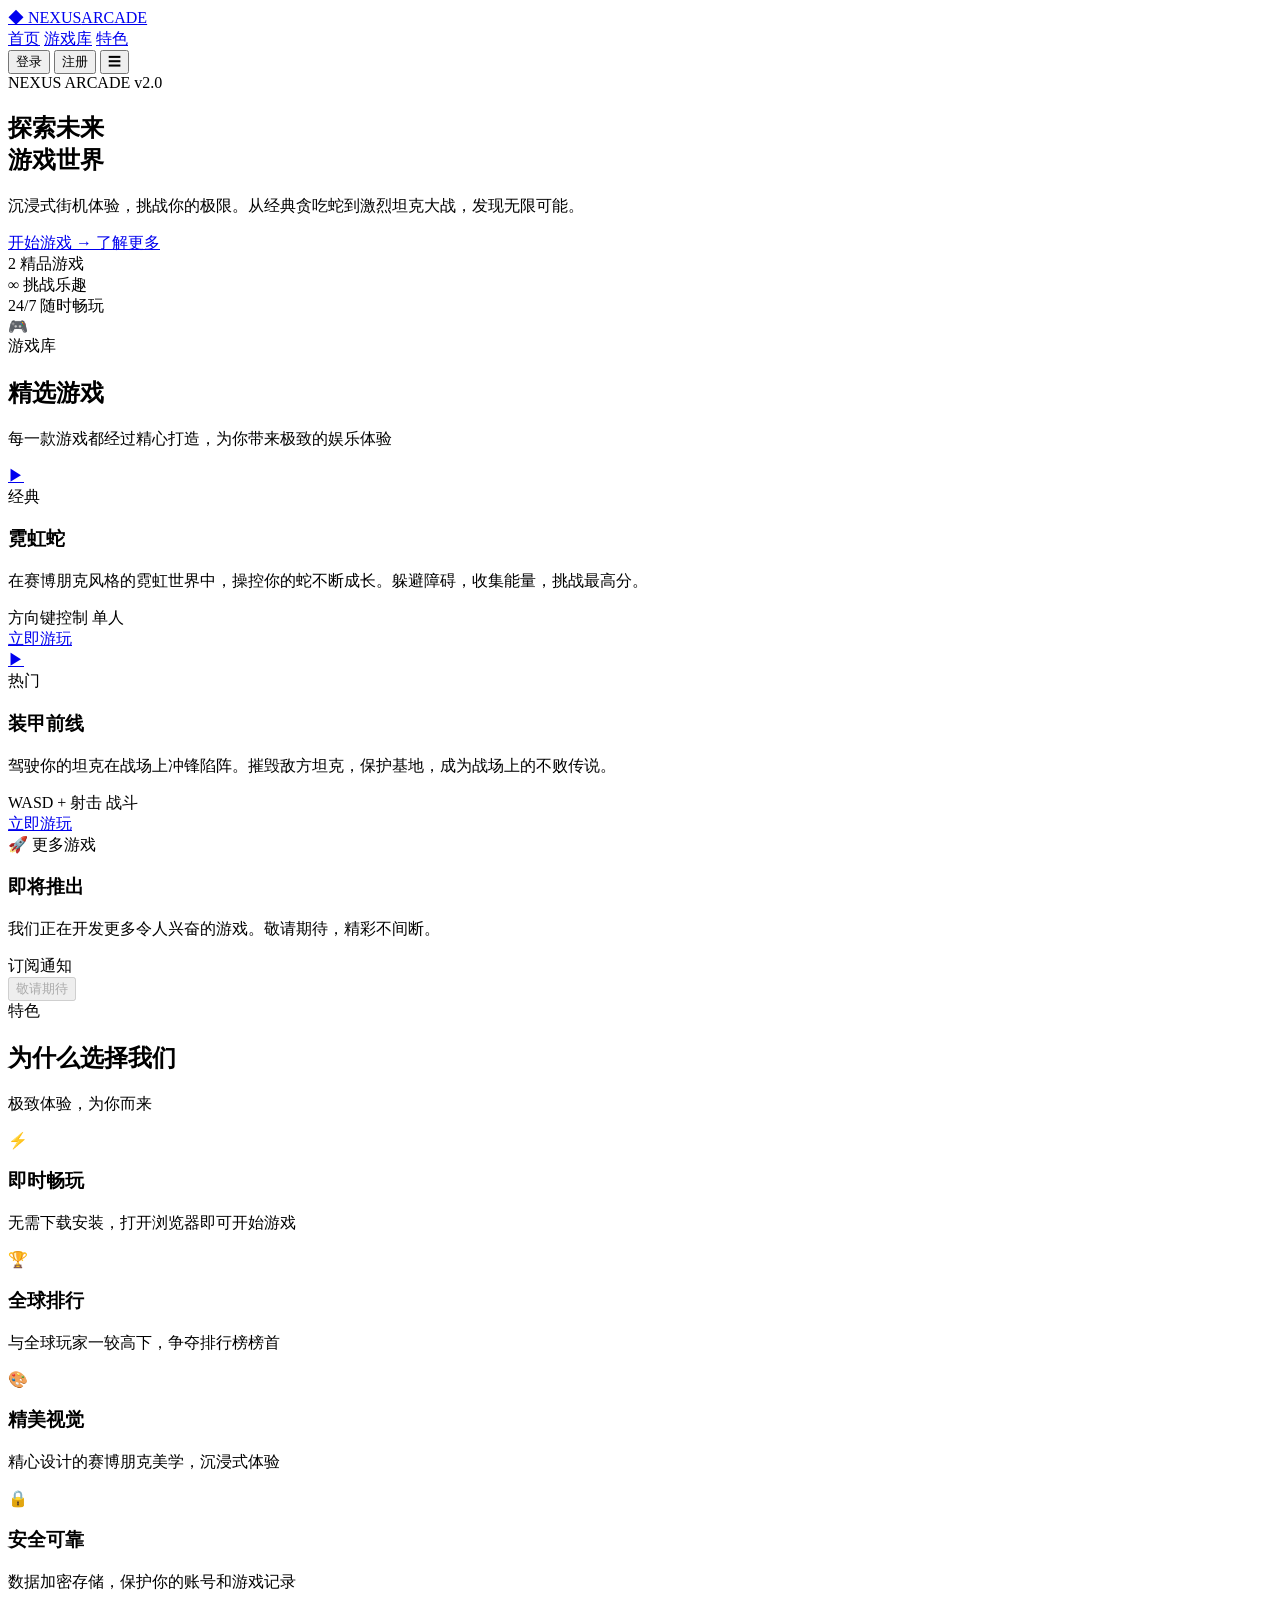
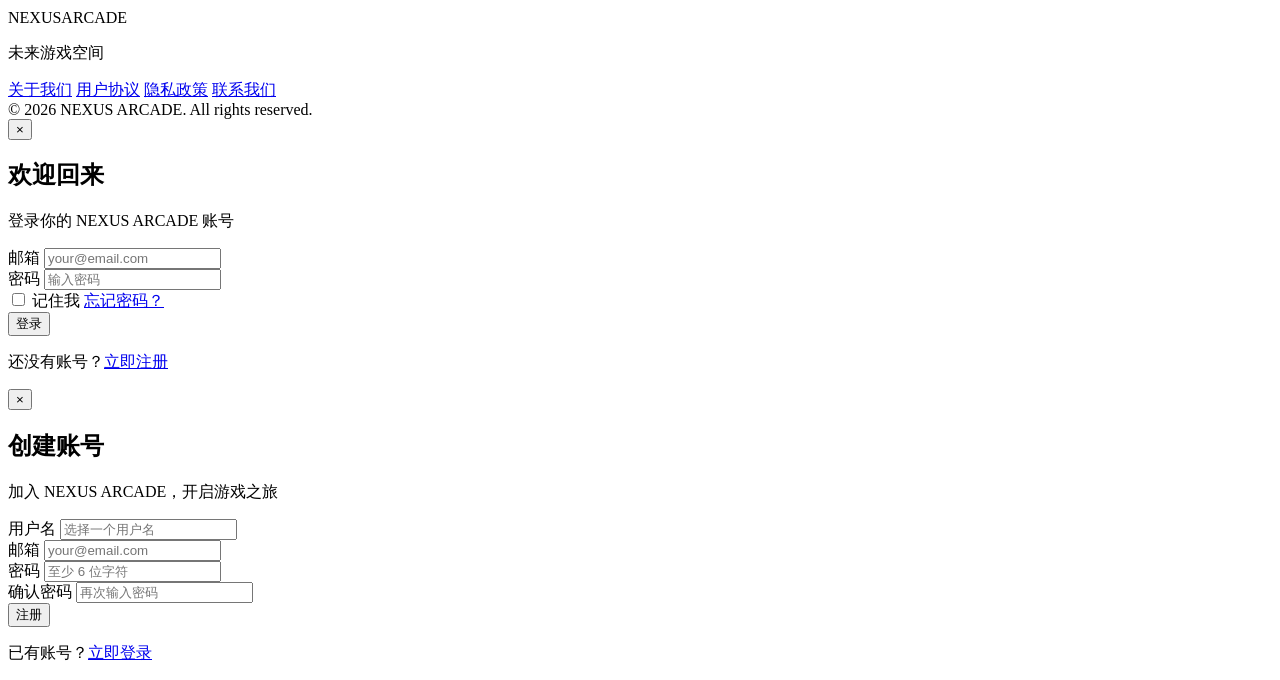
==== index.html @ 45a6ab4f "add index.html" ====
﻿<!DOCTYPE html>
<html lang="zh-CN">
<head>
    <meta charset="UTF-8">
    <meta name="viewport" content="width=device-width, initial-scale=1.0">
    <title>NEXUS ARCADE - 未来游戏空间</title>
    <link href="https://fonts.googleapis.com/css2?family=Orbitron:wght@400;500;600;700;800;900&family=Inter:wght@300;400;500;600;700&display=swap" rel="stylesheet">
    <link rel="stylesheet" href="assets/css/style.css">
</head>
<body>
    <div class="bg-grid"></div>
    <div class="bg-glow bg-glow-1"></div>
    <div class="bg-glow bg-glow-2"></div>

    <!-- Header -->
    <header class="header">
        <div class="header-inner">
            <a href="index.html" class="logo">
                <span class="logo-icon">&#9670;</span>
                <span class="logo-text">NEXUS<span class="logo-accent">ARCADE</span></span>
            </a>
            <nav class="nav">
                <a href="index.html" class="nav-link active">首页</a>
                <a href="#games" class="nav-link">游戏库</a>
                <a href="#features" class="nav-link">特色</a>
            </nav>
            <div class="header-actions">
                <button class="btn btn-ghost" id="loginBtn">登录</button>
                <button class="btn btn-primary" id="registerBtn">注册</button>
                <div class="user-menu" id="userMenu" style="display:none">
                    <div class="user-avatar" id="userAvatar">U</div>
                    <span class="user-name" id="userName">用户</span>
                    <button class="btn btn-ghost btn-sm" id="logoutBtn">退出</button>
                </div>
                <button class="nav-toggle">&#9776;</button>
            </div>
        </div>
    </header>

    <!-- Hero -->
    <section class="hero">
        <div class="hero-inner">
            <div class="hero-content">
                <div class="hero-badge">NEXUS ARCADE v2.0</div>
                <h1 class="hero-title">
                    探索未来<br>
                    <span class="hero-gradient">游戏世界</span>
                </h1>
                <p class="hero-desc">沉浸式街机体验，挑战你的极限。从经典贪吃蛇到激烈坦克大战，发现无限可能。</p>
                <div class="hero-actions">
                    <a href="#games" class="btn btn-primary btn-lg">
                        开始游戏 <span class="btn-arrow">&rarr;</span>
                    </a>
                    <a href="#features" class="btn btn-outline btn-lg">了解更多</a>
                </div>
                <div class="hero-stats">
                    <div class="stat">
                        <span class="stat-num">2</span>
                        <span class="stat-label">精品游戏</span>
                    </div>
                    <div class="stat-divider"></div>
                    <div class="stat">
                        <span class="stat-num">&infin;</span>
                        <span class="stat-label">挑战乐趣</span>
                    </div>
                    <div class="stat-divider"></div>
                    <div class="stat">
                        <span class="stat-num">24/7</span>
                        <span class="stat-label">随时畅玩</span>
                    </div>
                </div>
            </div>
            <div class="hero-visual">
                <div class="hero-art">
                    <div class="hero-ring hero-ring-1"></div>
                    <div class="hero-ring hero-ring-2"></div>
                    <div class="hero-ring hero-ring-3"></div>
                    <div class="hero-center-icon">&#127918;</div>
                    <div class="hero-orbit-dot"></div>
                    <div class="hero-orbit-dot"></div>
                </div>
            </div>
        </div>
    </section>

    <!-- Games Section -->
    <section class="section" id="games">
        <div class="section-inner">
            <div class="section-header fade-in">
                <span class="section-tag">游戏库</span>
                <h2 class="section-title">精选游戏</h2>
                <p class="section-desc">每一款游戏都经过精心打造，为你带来极致的娱乐体验</p>
            </div>
            <div class="game-grid">
                <!-- Snake Game -->
                <div class="game-card fade-in">
                    <div class="game-card-image">
                        <div class="promo-art-snake">
                            <div class="snake-body"></div>
                            <div class="snake-body"></div>
                            <div class="snake-body"></div>
                            <div class="snake-body"></div>
                            <div class="snake-body"></div>
                            <div class="snake-body"></div>
                            <div class="snake-body"></div>
                            <div class="snake-body"></div>
                            <div class="snake-food"></div>
                            <div class="snake-particle"></div>
                            <div class="snake-particle"></div>
                            <div class="snake-particle"></div>
                            <div class="snake-particle"></div>
                        </div>
                        <div class="game-card-overlay">
                            <a href="game/snake.html" class="game-card-play">&#9654;</a>
                        </div>
                        <div class="game-card-badge">经典</div>
                    </div>
                    <div class="game-card-body">
                        <h3 class="game-card-title">霓虹蛇</h3>
                        <p class="game-card-desc">在赛博朋克风格的霓虹世界中，操控你的蛇不断成长。躲避障碍，收集能量，挑战最高分。</p>
                        <div class="game-card-meta">
                            <span class="game-card-tag">方向键控制</span>
                            <span class="game-card-tag">单人</span>
                        </div>
                        <a href="game/snake.html" class="btn btn-primary btn-block">立即游玩</a>
                    </div>
                </div>

                <!-- Tank Game -->
                <div class="game-card fade-in">
                    <div class="game-card-image">
                        <div class="promo-art-tank">
                            <div class="tank-barrel"></div>
                            <div class="tank-turret"></div>
                            <div class="tank-body"></div>
                            <div class="tank-track"></div>
                            <div class="tank-muzzle-flash"></div>
                            <div class="tank-explosion"></div>
                            <div class="tank-explosion"></div>
                        </div>
                        <div class="game-card-overlay">
                            <a href="game/tank.html" class="game-card-play">&#9654;</a>
                        </div>
                        <div class="game-card-badge hot">热门</div>
                    </div>
                    <div class="game-card-body">
                        <h3 class="game-card-title">装甲前线</h3>
                        <p class="game-card-desc">驾驶你的坦克在战场上冲锋陷阵。摧毁敌方坦克，保护基地，成为战场上的不败传说。</p>
                        <div class="game-card-meta">
                            <span class="game-card-tag">WASD + 射击</span>
                            <span class="game-card-tag">战斗</span>
                        </div>
                        <a href="game/tank.html" class="btn btn-primary btn-block">立即游玩</a>
                    </div>
                </div>

                <!-- Coming Soon -->
                <div class="game-card game-card-coming fade-in">
                    <div class="coming-soon-bg">
                        <div class="coming-soon-content">
                            <span class="coming-icon">&#128640;</span>
                            <span class="coming-text">更多游戏</span>
                        </div>
                    </div>
                    <div class="game-card-body">
                        <h3 class="game-card-title">即将推出</h3>
                        <p class="game-card-desc">我们正在开发更多令人兴奋的游戏。敬请期待，精彩不间断。</p>
                        <div class="game-card-meta">
                            <span class="game-card-tag">订阅通知</span>
                        </div>
                        <button class="btn btn-outline btn-block" disabled>敬请期待</button>
                    </div>
                </div>
            </div>
        </div>
    </section>

    <!-- Features -->
    <section class="section section-dark" id="features">
        <div class="section-inner">
            <div class="section-header fade-in">
                <span class="section-tag">特色</span>
                <h2 class="section-title">为什么选择我们</h2>
                <p class="section-desc">极致体验，为你而来</p>
            </div>
            <div class="features-grid">
                <div class="feature fade-in">
                    <div class="feature-icon">&#9889;</div>
                    <h3>即时畅玩</h3>
                    <p>无需下载安装，打开浏览器即可开始游戏</p>
                </div>
                <div class="feature fade-in">
                    <div class="feature-icon">&#127942;</div>
                    <h3>全球排行</h3>
                    <p>与全球玩家一较高下，争夺排行榜榜首</p>
                </div>
                <div class="feature fade-in">
                    <div class="feature-icon">&#127912;</div>
                    <h3>精美视觉</h3>
                    <p>精心设计的赛博朋克美学，沉浸式体验</p>
                </div>
                <div class="feature fade-in">
                    <div class="feature-icon">&#128274;</div>
                    <h3>安全可靠</h3>
                    <p>数据加密存储，保护你的账号和游戏记录</p>
                </div>
            </div>
        </div>
    </section>

    <!-- Footer -->
    <footer class="footer">
        <div class="footer-inner">
            <div class="footer-brand">
                <span class="logo-text">NEXUS<span class="logo-accent">ARCADE</span></span>
                <p>未来游戏空间</p>
            </div>
            <div class="footer-links">
                <a href="#">关于我们</a>
                <a href="#">用户协议</a>
                <a href="#">隐私政策</a>
                <a href="#">联系我们</a>
            </div>
            <div class="footer-copy">
                &copy; 2026 NEXUS ARCADE. All rights reserved.
            </div>
        </div>
    </footer>

    <!-- Login Modal -->
    <div class="modal-overlay" id="loginModal">
        <div class="modal">
            <button class="modal-close" id="closeLogin">&times;</button>
            <div class="modal-header">
                <h2>欢迎回来</h2>
                <p>登录你的 NEXUS ARCADE 账号</p>
            </div>
            <form class="modal-form" id="loginForm">
                <div class="form-group">
                    <label>邮箱</label>
                    <input type="email" placeholder="your@email.com" required>
                </div>
                <div class="form-group">
                    <label>密码</label>
                    <input type="password" placeholder="输入密码" required>
                </div>
                <div class="form-row">
                    <label class="checkbox-label">
                        <input type="checkbox"> 记住我
                    </label>
                    <a href="#" class="form-link">忘记密码？</a>
                </div>
                <div class="form-error"></div>
                <button type="submit" class="btn btn-primary btn-block">登录</button>
                <p class="modal-switch">
                    还没有账号？<a href="#" id="switchToRegister">立即注册</a>
                </p>
            </form>
        </div>
    </div>

    <!-- Register Modal -->
    <div class="modal-overlay" id="registerModal">
        <div class="modal">
            <button class="modal-close" id="closeRegister">&times;</button>
            <div class="modal-header">
                <h2>创建账号</h2>
                <p>加入 NEXUS ARCADE，开启游戏之旅</p>
            </div>
            <form class="modal-form" id="registerForm">
                <div class="form-group">
                    <label>用户名</label>
                    <input type="text" placeholder="选择一个用户名" required>
                </div>
                <div class="form-group">
                    <label>邮箱</label>
                    <input type="email" placeholder="your@email.com" required>
                </div>
                <div class="form-group">
                    <label>密码</label>
                    <input type="password" placeholder="至少 6 位字符" required minlength="6">
                </div>
                <div class="form-group">
                    <label>确认密码</label>
                    <input type="password" placeholder="再次输入密码" required>
                </div>
                <div class="form-error"></div>
                <button type="submit" class="btn btn-primary btn-block">注册</button>
                <p class="modal-switch">
                    已有账号？<a href="#" id="switchToLogin">立即登录</a>
                </p>
            </form>
        </div>
    </div>

    <script src="assets/js/app.js"></script>
</body>
</html>
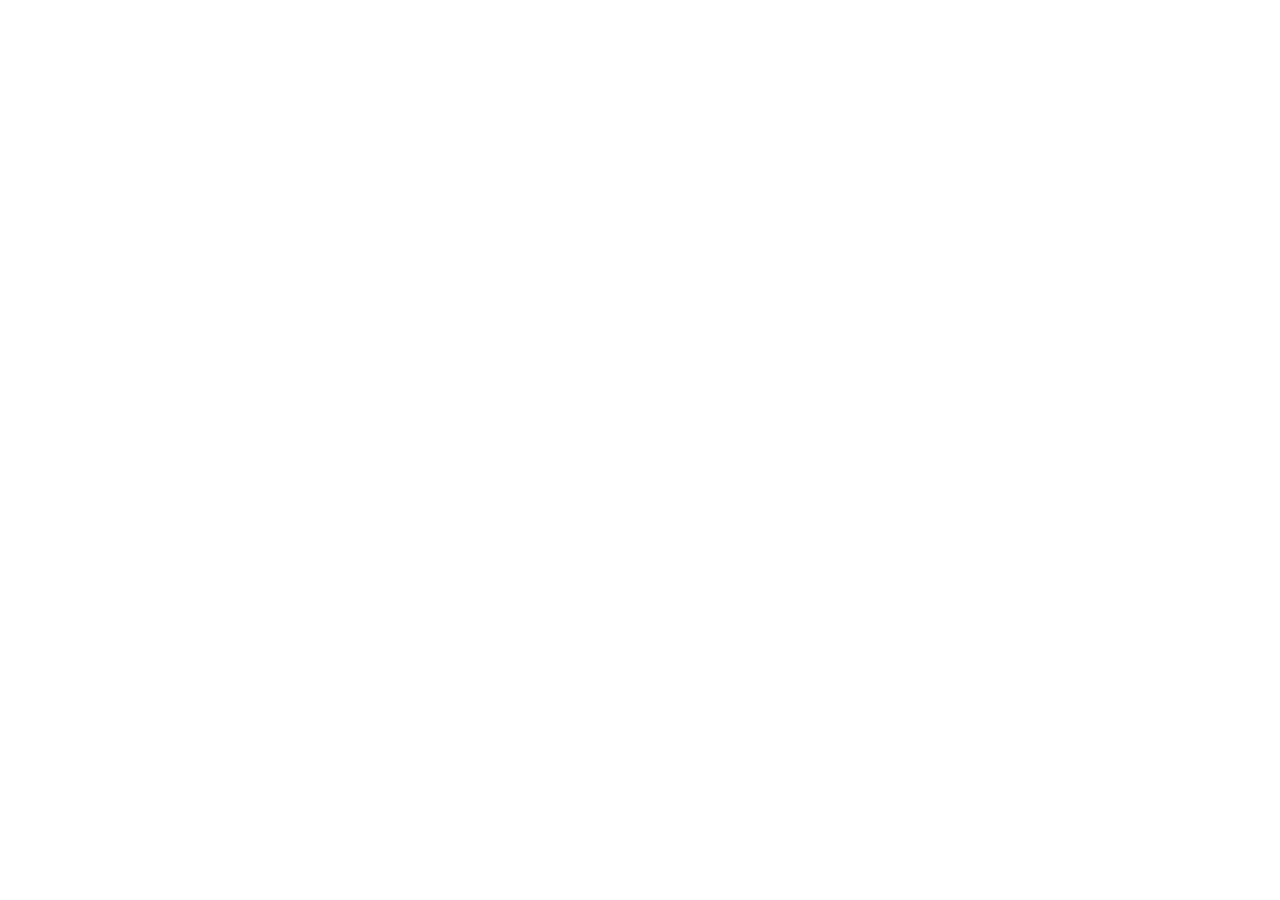
==== commit b37a28b4: "deploy: index.html" ====
--- a/index.html
+++ b/index.html
@@ -1,298 +1,14 @@
-﻿<!DOCTYPE html>
+<!DOCTYPE html>
 <html lang="zh-CN">
 <head>
-    <meta charset="UTF-8">
-    <meta name="viewport" content="width=device-width, initial-scale=1.0">
-    <title>NEXUS ARCADE - 未来游戏空间</title>
-    <link href="https://fonts.googleapis.com/css2?family=Orbitron:wght@400;500;600;700;800;900&family=Inter:wght@300;400;500;600;700&display=swap" rel="stylesheet">
-    <link rel="stylesheet" href="assets/css/style.css">
+  <meta charset="UTF-8">
+  <meta name="viewport" content="width=device-width, initial-scale=1.0">
+  <title>NEXUS ARCADE - 未来游戏空间</title>
+  <link href="https://fonts.googleapis.com/css2?family=Orbitron:wght@400;500;600;700;800;900&family=Inter:wght@300;400;500;600;700&display=swap" rel="stylesheet">
+  <script type="module" crossorigin src="./assets/index-CefAc9mJ.js"></script>
+  <link rel="stylesheet" crossorigin href="./assets/index-u61JmenW.css">
 </head>
 <body>
-    <div class="bg-grid"></div>
-    <div class="bg-glow bg-glow-1"></div>
-    <div class="bg-glow bg-glow-2"></div>
-
-    <!-- Header -->
-    <header class="header">
-        <div class="header-inner">
-            <a href="index.html" class="logo">
-                <span class="logo-icon">&#9670;</span>
-                <span class="logo-text">NEXUS<span class="logo-accent">ARCADE</span></span>
-            </a>
-            <nav class="nav">
-                <a href="index.html" class="nav-link active">首页</a>
-                <a href="#games" class="nav-link">游戏库</a>
-                <a href="#features" class="nav-link">特色</a>
-            </nav>
-            <div class="header-actions">
-                <button class="btn btn-ghost" id="loginBtn">登录</button>
-                <button class="btn btn-primary" id="registerBtn">注册</button>
-                <div class="user-menu" id="userMenu" style="display:none">
-                    <div class="user-avatar" id="userAvatar">U</div>
-                    <span class="user-name" id="userName">用户</span>
-                    <button class="btn btn-ghost btn-sm" id="logoutBtn">退出</button>
-                </div>
-                <button class="nav-toggle">&#9776;</button>
-            </div>
-        </div>
-    </header>
-
-    <!-- Hero -->
-    <section class="hero">
-        <div class="hero-inner">
-            <div class="hero-content">
-                <div class="hero-badge">NEXUS ARCADE v2.0</div>
-                <h1 class="hero-title">
-                    探索未来<br>
-                    <span class="hero-gradient">游戏世界</span>
-                </h1>
-                <p class="hero-desc">沉浸式街机体验，挑战你的极限。从经典贪吃蛇到激烈坦克大战，发现无限可能。</p>
-                <div class="hero-actions">
-                    <a href="#games" class="btn btn-primary btn-lg">
-                        开始游戏 <span class="btn-arrow">&rarr;</span>
-                    </a>
-                    <a href="#features" class="btn btn-outline btn-lg">了解更多</a>
-                </div>
-                <div class="hero-stats">
-                    <div class="stat">
-                        <span class="stat-num">2</span>
-                        <span class="stat-label">精品游戏</span>
-                    </div>
-                    <div class="stat-divider"></div>
-                    <div class="stat">
-                        <span class="stat-num">&infin;</span>
-                        <span class="stat-label">挑战乐趣</span>
-                    </div>
-                    <div class="stat-divider"></div>
-                    <div class="stat">
-                        <span class="stat-num">24/7</span>
-                        <span class="stat-label">随时畅玩</span>
-                    </div>
-                </div>
-            </div>
-            <div class="hero-visual">
-                <div class="hero-art">
-                    <div class="hero-ring hero-ring-1"></div>
-                    <div class="hero-ring hero-ring-2"></div>
-                    <div class="hero-ring hero-ring-3"></div>
-                    <div class="hero-center-icon">&#127918;</div>
-                    <div class="hero-orbit-dot"></div>
-                    <div class="hero-orbit-dot"></div>
-                </div>
-            </div>
-        </div>
-    </section>
-
-    <!-- Games Section -->
-    <section class="section" id="games">
-        <div class="section-inner">
-            <div class="section-header fade-in">
-                <span class="section-tag">游戏库</span>
-                <h2 class="section-title">精选游戏</h2>
-                <p class="section-desc">每一款游戏都经过精心打造，为你带来极致的娱乐体验</p>
-            </div>
-            <div class="game-grid">
-                <!-- Snake Game -->
-                <div class="game-card fade-in">
-                    <div class="game-card-image">
-                        <div class="promo-art-snake">
-                            <div class="snake-body"></div>
-                            <div class="snake-body"></div>
-                            <div class="snake-body"></div>
-                            <div class="snake-body"></div>
-                            <div class="snake-body"></div>
-                            <div class="snake-body"></div>
-                            <div class="snake-body"></div>
-                            <div class="snake-body"></div>
-                            <div class="snake-food"></div>
-                            <div class="snake-particle"></div>
-                            <div class="snake-particle"></div>
-                            <div class="snake-particle"></div>
-                            <div class="snake-particle"></div>
-                        </div>
-                        <div class="game-card-overlay">
-                            <a href="game/snake.html" class="game-card-play">&#9654;</a>
-                        </div>
-                        <div class="game-card-badge">经典</div>
-                    </div>
-                    <div class="game-card-body">
-                        <h3 class="game-card-title">霓虹蛇</h3>
-                        <p class="game-card-desc">在赛博朋克风格的霓虹世界中，操控你的蛇不断成长。躲避障碍，收集能量，挑战最高分。</p>
-                        <div class="game-card-meta">
-                            <span class="game-card-tag">方向键控制</span>
-                            <span class="game-card-tag">单人</span>
-                        </div>
-                        <a href="game/snake.html" class="btn btn-primary btn-block">立即游玩</a>
-                    </div>
-                </div>
-
-                <!-- Tank Game -->
-                <div class="game-card fade-in">
-                    <div class="game-card-image">
-                        <div class="promo-art-tank">
-                            <div class="tank-barrel"></div>
-                            <div class="tank-turret"></div>
-                            <div class="tank-body"></div>
-                            <div class="tank-track"></div>
-                            <div class="tank-muzzle-flash"></div>
-                            <div class="tank-explosion"></div>
-                            <div class="tank-explosion"></div>
-                        </div>
-                        <div class="game-card-overlay">
-                            <a href="game/tank.html" class="game-card-play">&#9654;</a>
-                        </div>
-                        <div class="game-card-badge hot">热门</div>
-                    </div>
-                    <div class="game-card-body">
-                        <h3 class="game-card-title">装甲前线</h3>
-                        <p class="game-card-desc">驾驶你的坦克在战场上冲锋陷阵。摧毁敌方坦克，保护基地，成为战场上的不败传说。</p>
-                        <div class="game-card-meta">
-                            <span class="game-card-tag">WASD + 射击</span>
-                            <span class="game-card-tag">战斗</span>
-                        </div>
-                        <a href="game/tank.html" class="btn btn-primary btn-block">立即游玩</a>
-                    </div>
-                </div>
-
-                <!-- Coming Soon -->
-                <div class="game-card game-card-coming fade-in">
-                    <div class="coming-soon-bg">
-                        <div class="coming-soon-content">
-                            <span class="coming-icon">&#128640;</span>
-                            <span class="coming-text">更多游戏</span>
-                        </div>
-                    </div>
-                    <div class="game-card-body">
-                        <h3 class="game-card-title">即将推出</h3>
-                        <p class="game-card-desc">我们正在开发更多令人兴奋的游戏。敬请期待，精彩不间断。</p>
-                        <div class="game-card-meta">
-                            <span class="game-card-tag">订阅通知</span>
-                        </div>
-                        <button class="btn btn-outline btn-block" disabled>敬请期待</button>
-                    </div>
-                </div>
-            </div>
-        </div>
-    </section>
-
-    <!-- Features -->
-    <section class="section section-dark" id="features">
-        <div class="section-inner">
-            <div class="section-header fade-in">
-                <span class="section-tag">特色</span>
-                <h2 class="section-title">为什么选择我们</h2>
-                <p class="section-desc">极致体验，为你而来</p>
-            </div>
-            <div class="features-grid">
-                <div class="feature fade-in">
-                    <div class="feature-icon">&#9889;</div>
-                    <h3>即时畅玩</h3>
-                    <p>无需下载安装，打开浏览器即可开始游戏</p>
-                </div>
-                <div class="feature fade-in">
-                    <div class="feature-icon">&#127942;</div>
-                    <h3>全球排行</h3>
-                    <p>与全球玩家一较高下，争夺排行榜榜首</p>
-                </div>
-                <div class="feature fade-in">
-                    <div class="feature-icon">&#127912;</div>
-                    <h3>精美视觉</h3>
-                    <p>精心设计的赛博朋克美学，沉浸式体验</p>
-                </div>
-                <div class="feature fade-in">
-                    <div class="feature-icon">&#128274;</div>
-                    <h3>安全可靠</h3>
-                    <p>数据加密存储，保护你的账号和游戏记录</p>
-                </div>
-            </div>
-        </div>
-    </section>
-
-    <!-- Footer -->
-    <footer class="footer">
-        <div class="footer-inner">
-            <div class="footer-brand">
-                <span class="logo-text">NEXUS<span class="logo-accent">ARCADE</span></span>
-                <p>未来游戏空间</p>
-            </div>
-            <div class="footer-links">
-                <a href="#">关于我们</a>
-                <a href="#">用户协议</a>
-                <a href="#">隐私政策</a>
-                <a href="#">联系我们</a>
-            </div>
-            <div class="footer-copy">
-                &copy; 2026 NEXUS ARCADE. All rights reserved.
-            </div>
-        </div>
-    </footer>
-
-    <!-- Login Modal -->
-    <div class="modal-overlay" id="loginModal">
-        <div class="modal">
-            <button class="modal-close" id="closeLogin">&times;</button>
-            <div class="modal-header">
-                <h2>欢迎回来</h2>
-                <p>登录你的 NEXUS ARCADE 账号</p>
-            </div>
-            <form class="modal-form" id="loginForm">
-                <div class="form-group">
-                    <label>邮箱</label>
-                    <input type="email" placeholder="your@email.com" required>
-                </div>
-                <div class="form-group">
-                    <label>密码</label>
-                    <input type="password" placeholder="输入密码" required>
-                </div>
-                <div class="form-row">
-                    <label class="checkbox-label">
-                        <input type="checkbox"> 记住我
-                    </label>
-                    <a href="#" class="form-link">忘记密码？</a>
-                </div>
-                <div class="form-error"></div>
-                <button type="submit" class="btn btn-primary btn-block">登录</button>
-                <p class="modal-switch">
-                    还没有账号？<a href="#" id="switchToRegister">立即注册</a>
-                </p>
-            </form>
-        </div>
-    </div>
-
-    <!-- Register Modal -->
-    <div class="modal-overlay" id="registerModal">
-        <div class="modal">
-            <button class="modal-close" id="closeRegister">&times;</button>
-            <div class="modal-header">
-                <h2>创建账号</h2>
-                <p>加入 NEXUS ARCADE，开启游戏之旅</p>
-            </div>
-            <form class="modal-form" id="registerForm">
-                <div class="form-group">
-                    <label>用户名</label>
-                    <input type="text" placeholder="选择一个用户名" required>
-                </div>
-                <div class="form-group">
-                    <label>邮箱</label>
-                    <input type="email" placeholder="your@email.com" required>
-                </div>
-                <div class="form-group">
-                    <label>密码</label>
-                    <input type="password" placeholder="至少 6 位字符" required minlength="6">
-                </div>
-                <div class="form-group">
-                    <label>确认密码</label>
-                    <input type="password" placeholder="再次输入密码" required>
-                </div>
-                <div class="form-error"></div>
-                <button type="submit" class="btn btn-primary btn-block">注册</button>
-                <p class="modal-switch">
-                    已有账号？<a href="#" id="switchToLogin">立即登录</a>
-                </p>
-            </form>
-        </div>
-    </div>
-
-    <script src="assets/js/app.js"></script>
+  <div id="app"></div>
 </body>
-</html>
+</html>
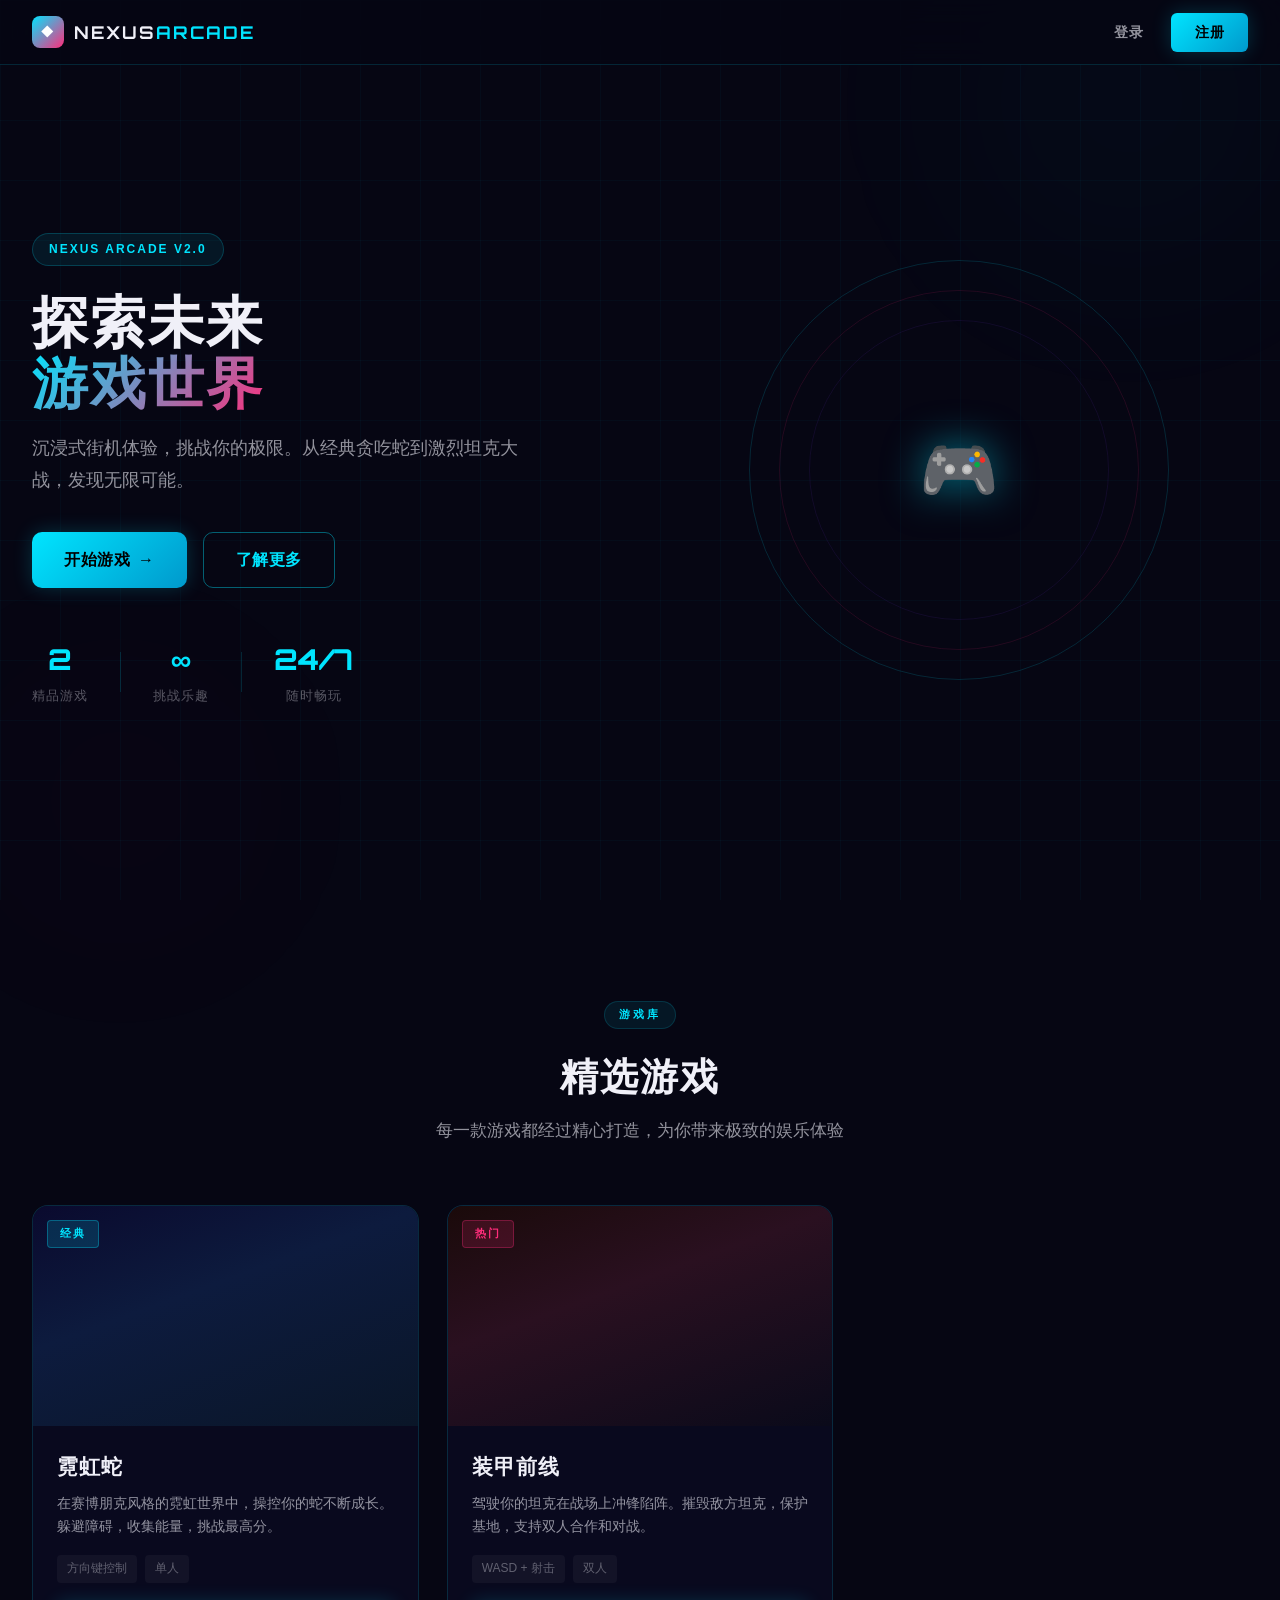
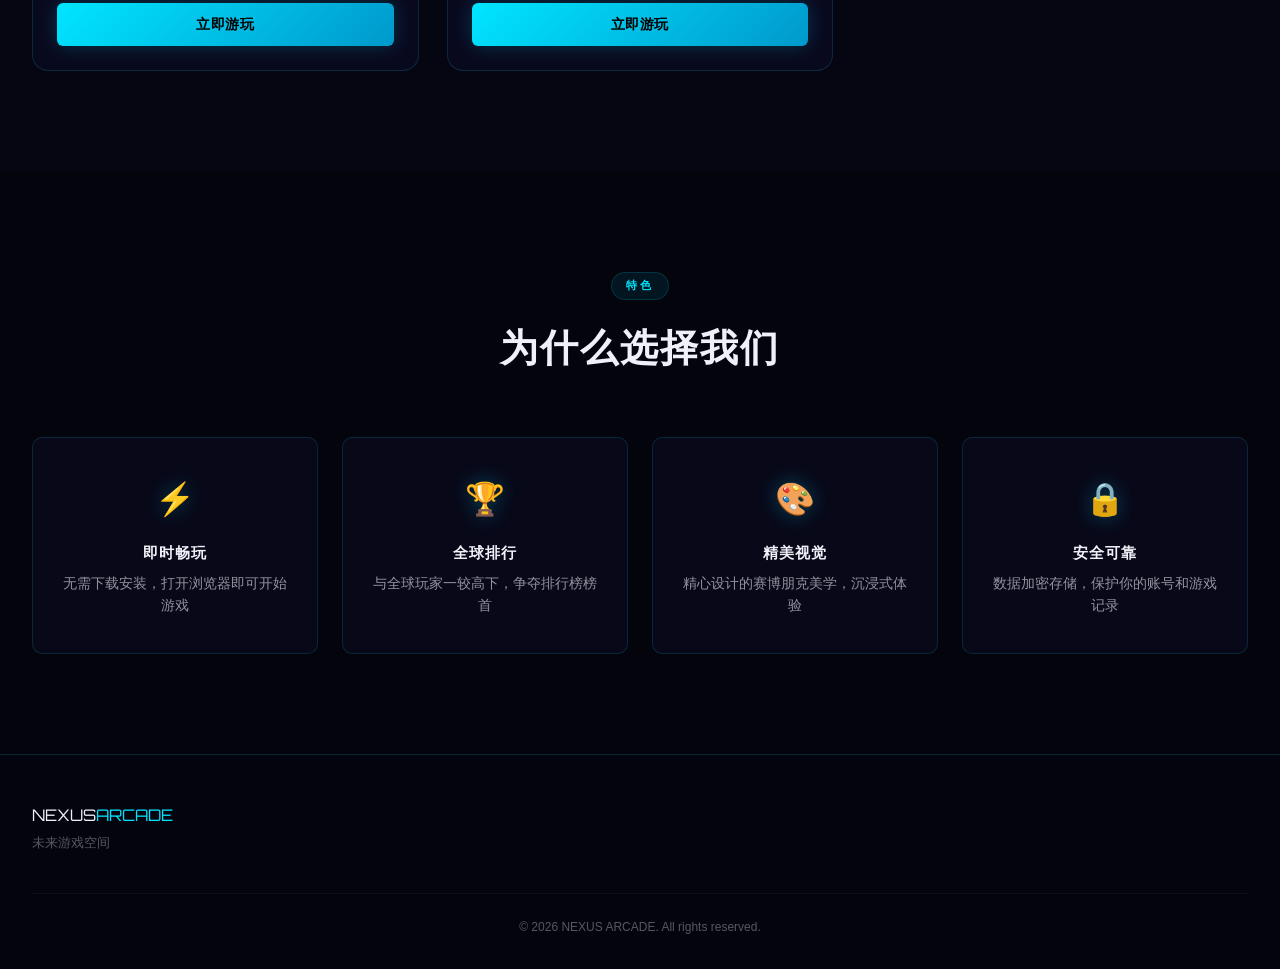
==== commit c6312765: "fix: update index.html asset hashes" ====
--- a/index.html
+++ b/index.html
@@ -5,8 +5,8 @@
   <meta name="viewport" content="width=device-width, initial-scale=1.0">
   <title>NEXUS ARCADE - 未来游戏空间</title>
   <link href="https://fonts.googleapis.com/css2?family=Orbitron:wght@400;500;600;700;800;900&family=Inter:wght@300;400;500;600;700&display=swap" rel="stylesheet">
-  <script type="module" crossorigin src="./assets/index-CefAc9mJ.js"></script>
-  <link rel="stylesheet" crossorigin href="./assets/index-u61JmenW.css">
+  <script type="module" crossorigin src="./assets/index-CLgdIcir.js"></script>
+  <link rel="stylesheet" crossorigin href="./assets/index-BMUbgp30.css">
 </head>
 <body>
   <div id="app"></div>
--- a/assets/index-BMUbgp30.css
+++ b/assets/index-BMUbgp30.css
@@ -0,0 +1 @@
+.header[data-v-f8e5d703]{position:fixed;top:0;left:0;right:0;z-index:100;background:#060613d9;backdrop-filter:blur(20px);-webkit-backdrop-filter:blur(20px);border-bottom:1px solid var(--border-color);transition:background .35s}.header-inner[data-v-f8e5d703]{max-width:1280px;margin:0 auto;display:flex;align-items:center;justify-content:space-between;padding:0 32px;height:64px}.logo[data-v-f8e5d703]{display:flex;align-items:center;gap:10px;font-family:var(--font-display);font-size:1.1em;font-weight:700;color:var(--text-primary);letter-spacing:2px;text-decoration:none}.logo-icon[data-v-f8e5d703]{display:inline-flex;align-items:center;justify-content:center;width:32px;height:32px;font-size:.7em;background:linear-gradient(135deg,var(--cyan),var(--magenta));border-radius:8px;color:#fff}.logo-accent[data-v-f8e5d703]{color:var(--cyan)}.logo-text[data-v-f8e5d703]{font-family:var(--font-display)}.header-actions[data-v-f8e5d703]{display:flex;align-items:center;gap:8px}.user-menu[data-v-f8e5d703]{display:flex;align-items:center;gap:10px}.user-avatar[data-v-f8e5d703]{width:34px;height:34px;border-radius:50%;background:linear-gradient(135deg,var(--cyan),var(--magenta));display:flex;align-items:center;justify-content:center;font-size:.8em;font-weight:700;color:#000}.user-name[data-v-f8e5d703]{font-size:.85em;font-weight:500;color:var(--text-secondary)}.btn[data-v-f8e5d703]{display:inline-flex;align-items:center;justify-content:center;gap:8px;padding:10px 24px;border-radius:var(--radius-sm);font-size:.9em;font-weight:600;letter-spacing:.5px;transition:all var(--transition-fast);white-space:nowrap;text-decoration:none;cursor:pointer}.btn-primary[data-v-f8e5d703]{background:linear-gradient(135deg,var(--cyan),#0099cc);color:#000;box-shadow:0 0 20px #00e5ff33}.btn-primary[data-v-f8e5d703]:hover{box-shadow:0 0 30px #00e5ff66;transform:translateY(-1px);color:#000}.btn-ghost[data-v-f8e5d703]{color:var(--text-secondary);padding:10px 20px}.btn-ghost[data-v-f8e5d703]:hover{color:var(--text-primary);background:#ffffff0d}.btn-outline[data-v-f8e5d703]{border:1px solid var(--border-hover);color:var(--cyan);padding:10px 24px;background:transparent}.btn-outline[data-v-f8e5d703]:hover{background:#00e5ff14;box-shadow:var(--shadow-cyan);color:var(--cyan)}.btn-lg[data-v-f8e5d703]{padding:14px 32px;font-size:1em;border-radius:var(--radius-md)}.btn-sm[data-v-f8e5d703]{padding:6px 14px;font-size:.8em}.btn-block[data-v-f8e5d703]{width:100%}.btn-arrow[data-v-f8e5d703]{transition:transform var(--transition-fast)}.btn:hover .btn-arrow[data-v-f8e5d703]{transform:translate(4px)}.hero[data-v-f8e5d703]{position:relative;z-index:1;min-height:100vh;display:flex;align-items:center;padding:100px 32px 60px}.hero-inner[data-v-f8e5d703]{max-width:1280px;margin:0 auto;width:100%;display:grid;grid-template-columns:1fr 1fr;gap:60px;align-items:center}.hero-badge[data-v-f8e5d703]{display:inline-flex;align-items:center;gap:8px;padding:6px 16px;border-radius:999px;background:#00e5ff14;border:1px solid rgba(0,229,255,.2);font-size:.75em;font-weight:600;color:var(--cyan);letter-spacing:2px;text-transform:uppercase;margin-bottom:24px}.hero-title[data-v-f8e5d703]{font-family:var(--font-display);font-size:3.5em;font-weight:800;line-height:1.1;margin-bottom:20px;letter-spacing:2px}.hero-gradient[data-v-f8e5d703]{background:linear-gradient(135deg,var(--cyan),var(--magenta));-webkit-background-clip:text;-webkit-text-fill-color:transparent;background-clip:text}.hero-desc[data-v-f8e5d703]{font-size:1.1em;color:var(--text-secondary);max-width:500px;margin-bottom:36px;line-height:1.8}.hero-actions[data-v-f8e5d703]{display:flex;gap:16px;margin-bottom:48px}.hero-stats[data-v-f8e5d703]{display:flex;align-items:center;gap:32px}.stat[data-v-f8e5d703]{text-align:center}.stat-num[data-v-f8e5d703]{display:block;font-family:var(--font-display);font-size:1.8em;font-weight:800;color:var(--cyan)}.stat-label[data-v-f8e5d703]{font-size:.8em;color:var(--text-muted);letter-spacing:1px;text-transform:uppercase}.stat-divider[data-v-f8e5d703]{width:1px;height:40px;background:var(--border-color)}.hero-visual[data-v-f8e5d703]{position:relative;display:flex;justify-content:center}.hero-art[data-v-f8e5d703]{width:420px;height:420px;position:relative}.hero-ring[data-v-f8e5d703]{position:absolute;border-radius:50%;border:1px solid;animation:pulseRing-f8e5d703 4s ease-in-out infinite}.hero-ring-1[data-v-f8e5d703]{top:0;right:0;bottom:0;left:0;border-color:#00e5ff26}.hero-ring-2[data-v-f8e5d703]{top:30px;right:30px;bottom:30px;left:30px;border-color:#ff2d7b1f;animation-delay:.5s}.hero-ring-3[data-v-f8e5d703]{top:60px;right:60px;bottom:60px;left:60px;border-color:#7c3aed1a;animation-delay:1s}.hero-center-icon[data-v-f8e5d703]{position:absolute;top:50%;left:50%;transform:translate(-50%,-50%);font-size:4em;filter:drop-shadow(0 0 20px rgba(0,229,255,.5));animation:float-f8e5d703 3s ease-in-out infinite}@keyframes pulseRing-f8e5d703{0%,to{transform:scale(1);opacity:1}50%{transform:scale(1.03);opacity:.6}}@keyframes float-f8e5d703{0%,to{transform:translate(-50%,-50%) translateY(0)}50%{transform:translate(-50%,-50%) translateY(-12px)}}.section[data-v-f8e5d703]{position:relative;z-index:1;padding:100px 32px}.section-dark[data-v-f8e5d703]{background:#0000004d}.section-inner[data-v-f8e5d703]{max-width:1280px;margin:0 auto}.section-header[data-v-f8e5d703]{text-align:center;margin-bottom:60px}.section-tag[data-v-f8e5d703]{display:inline-block;padding:4px 14px;border-radius:999px;background:#00e5ff14;border:1px solid rgba(0,229,255,.15);font-size:.7em;font-weight:600;color:var(--cyan);letter-spacing:3px;text-transform:uppercase;margin-bottom:16px}.section-title[data-v-f8e5d703]{font-family:var(--font-display);font-size:2.4em;font-weight:800;letter-spacing:2px;margin-bottom:12px}.section-desc[data-v-f8e5d703]{font-size:1.05em;color:var(--text-secondary);max-width:500px;margin:0 auto}.game-grid[data-v-f8e5d703]{display:grid;grid-template-columns:repeat(auto-fill,minmax(360px,1fr));gap:28px}.game-card[data-v-f8e5d703]{background:var(--bg-card);border:1px solid var(--border-color);border-radius:var(--radius-lg);overflow:hidden;transition:all var(--transition-normal);text-decoration:none;color:inherit;display:block}.game-card[data-v-f8e5d703]:hover{border-color:var(--border-hover);transform:translateY(-6px);box-shadow:var(--shadow-cyan)}.game-card-image[data-v-f8e5d703]{height:220px;position:relative;overflow:hidden}.snake-art[data-v-f8e5d703]{background:linear-gradient(160deg,#0a0a2e,#0d1b3e 40%,#0a1628)}.tank-art[data-v-f8e5d703]{background:linear-gradient(160deg,#1a0a0a,#2a1020 40%,#0a0a1a)}.game-card-overlay[data-v-f8e5d703]{position:absolute;top:0;right:0;bottom:0;left:0;background:#06061380;display:flex;align-items:center;justify-content:center;opacity:0;transition:opacity var(--transition-normal)}.game-card:hover .game-card-overlay[data-v-f8e5d703]{opacity:1}.game-card-play[data-v-f8e5d703]{width:64px;height:64px;border-radius:50%;background:var(--cyan);color:#000;display:flex;align-items:center;justify-content:center;font-size:1.4em;box-shadow:0 0 30px #00e5ff66;transition:all var(--transition-fast);transform:scale(.8)}.game-card:hover .game-card-play[data-v-f8e5d703]{transform:scale(1)}.game-card-badge[data-v-f8e5d703]{position:absolute;top:14px;left:14px;padding:4px 12px;border-radius:4px;background:#00e5ff26;border:1px solid rgba(0,229,255,.3);font-size:.7em;font-weight:700;color:var(--cyan);letter-spacing:2px;text-transform:uppercase;z-index:2}.game-card-badge.hot[data-v-f8e5d703]{background:#ff2d7b26;border-color:#ff2d7b4d;color:var(--magenta)}.game-card-body[data-v-f8e5d703]{padding:24px}.game-card-title[data-v-f8e5d703]{font-family:var(--font-display);font-size:1.3em;font-weight:700;letter-spacing:1px;margin-bottom:8px}.game-card-desc[data-v-f8e5d703]{font-size:.88em;color:var(--text-secondary);line-height:1.7;margin-bottom:16px}.game-card-meta[data-v-f8e5d703]{display:flex;gap:8px;margin-bottom:20px;flex-wrap:wrap}.game-card-tag[data-v-f8e5d703]{padding:4px 10px;border-radius:4px;background:#ffffff0a;font-size:.75em;color:var(--text-muted)}.features-grid[data-v-f8e5d703]{display:grid;grid-template-columns:repeat(4,1fr);gap:24px}.feature[data-v-f8e5d703]{text-align:center;padding:36px 24px;border-radius:var(--radius-md);background:var(--bg-glass);border:1px solid var(--border-color);transition:all var(--transition-normal)}.feature[data-v-f8e5d703]:hover{border-color:var(--border-hover);transform:translateY(-4px);box-shadow:var(--shadow-cyan)}.feature-icon[data-v-f8e5d703]{font-size:2em;margin-bottom:16px;filter:drop-shadow(0 0 10px rgba(0,229,255,.3))}.feature h3[data-v-f8e5d703]{font-family:var(--font-display);font-size:.95em;letter-spacing:1px;margin-bottom:8px}.feature p[data-v-f8e5d703]{font-size:.85em;color:var(--text-secondary);line-height:1.6}.footer[data-v-f8e5d703]{position:relative;z-index:1;padding:48px 32px 32px;border-top:1px solid var(--border-color);background:#0003}.footer-inner[data-v-f8e5d703]{max-width:1280px;margin:0 auto;display:flex;align-items:center;justify-content:space-between;flex-wrap:wrap;gap:24px}.footer-brand p[data-v-f8e5d703]{font-size:.8em;color:var(--text-muted);margin-top:4px}.footer-copy[data-v-f8e5d703]{width:100%;text-align:center;font-size:.75em;color:var(--text-muted);padding-top:24px;margin-top:16px;border-top:1px solid rgba(255,255,255,.04)}.modal-overlay[data-v-f8e5d703]{position:fixed;top:0;right:0;bottom:0;left:0;z-index:1000;background:#000000b3;backdrop-filter:blur(8px);-webkit-backdrop-filter:blur(8px);display:flex;align-items:center;justify-content:center}.modal[data-v-f8e5d703]{background:var(--bg-secondary);border:1px solid var(--border-color);border-radius:var(--radius-lg);padding:40px;width:100%;max-width:420px;position:relative}.modal-close[data-v-f8e5d703]{position:absolute;top:16px;right:16px;width:32px;height:32px;border-radius:50%;display:flex;align-items:center;justify-content:center;font-size:1.2em;color:var(--text-muted)}.modal-close[data-v-f8e5d703]:hover{background:#ffffff14;color:var(--text-primary)}.modal-header[data-v-f8e5d703]{text-align:center;margin-bottom:28px}.modal-header h2[data-v-f8e5d703]{font-family:var(--font-display);font-size:1.4em;letter-spacing:2px;margin-bottom:6px}.modal-header p[data-v-f8e5d703]{font-size:.85em;color:var(--text-secondary)}.modal-form[data-v-f8e5d703]{display:flex;flex-direction:column;gap:16px}.form-group[data-v-f8e5d703]{display:flex;flex-direction:column;gap:6px}.form-group label[data-v-f8e5d703]{font-size:.8em;font-weight:600;color:var(--text-secondary);letter-spacing:.5px}.form-group input[data-v-f8e5d703]{padding:12px 16px;border-radius:var(--radius-sm);border:1px solid var(--border-color);background:#0000004d;color:var(--text-primary);font-size:.9em;outline:none;transition:border-color var(--transition-fast),box-shadow var(--transition-fast)}.form-group input[data-v-f8e5d703]::placeholder{color:var(--text-muted)}.form-group input[data-v-f8e5d703]:focus{border-color:var(--cyan);box-shadow:0 0 0 3px #00e5ff1a}.form-error[data-v-f8e5d703]{font-size:.78em;color:var(--magenta);text-align:center}.modal-switch[data-v-f8e5d703]{text-align:center;font-size:.85em;color:var(--text-secondary);margin-top:8px}.modal-switch a[data-v-f8e5d703]{color:var(--cyan);font-weight:600}.toast[data-v-f8e5d703]{position:fixed;top:80px;right:24px;z-index:2000;padding:14px 20px;border-radius:var(--radius-sm);background:var(--bg-secondary);border:1px solid var(--border-color);font-size:.85em;color:var(--text-primary);box-shadow:0 8px 32px #0006;display:flex;align-items:center;gap:10px}.toast.success[data-v-f8e5d703]{border-color:#22c55e4d}.toast.error[data-v-f8e5d703]{border-color:#ff2d7b4d}.toast-icon[data-v-f8e5d703]{font-size:1.1em}.toast-enter-active[data-v-f8e5d703]{animation:toastIn-f8e5d703 .3s ease}.toast-leave-active[data-v-f8e5d703]{animation:toastOut-f8e5d703 .3s ease}@keyframes toastIn-f8e5d703{0%{opacity:0;transform:translate(20px)}to{opacity:1;transform:translate(0)}}@keyframes toastOut-f8e5d703{0%{opacity:1;transform:translate(0)}to{opacity:0;transform:translate(20px)}}@media(max-width:1024px){.hero-inner[data-v-f8e5d703]{grid-template-columns:1fr;text-align:center}.hero-desc[data-v-f8e5d703]{margin:0 auto 36px}.hero-actions[data-v-f8e5d703],.hero-stats[data-v-f8e5d703]{justify-content:center}.hero-visual[data-v-f8e5d703]{display:none}.features-grid[data-v-f8e5d703]{grid-template-columns:repeat(2,1fr)}}@media(max-width:768px){.header-inner[data-v-f8e5d703]{padding:0 20px}.hero[data-v-f8e5d703]{padding:80px 20px 40px}.hero-title[data-v-f8e5d703]{font-size:2.2em}.section[data-v-f8e5d703]{padding:60px 20px}.section-title[data-v-f8e5d703]{font-size:1.8em}.game-grid[data-v-f8e5d703],.features-grid[data-v-f8e5d703]{grid-template-columns:1fr}.footer-inner[data-v-f8e5d703]{flex-direction:column;text-align:center}.modal[data-v-f8e5d703]{margin:20px;padding:28px}}:root{--bg-primary: #060613;--bg-secondary: #0c0c24;--bg-card: rgba(12,12,36,.7);--bg-glass: rgba(12,12,36,.5);--border-color: rgba(0,229,255,.15);--border-hover: rgba(0,229,255,.4);--cyan: #00e5ff;--cyan-dim: rgba(0,229,255,.3);--magenta: #ff2d7b;--magenta-dim: rgba(255,45,123,.3);--purple: #7c3aed;--yellow: #fbbf24;--text-primary: #f0f0f8;--text-secondary: rgba(240,240,248,.6);--text-muted: rgba(240,240,248,.35);--font-display: "Orbitron", sans-serif;--font-body: "Inter","Microsoft YaHei",sans-serif;--radius-sm: 6px;--radius-md: 10px;--radius-lg: 16px;--shadow-cyan: 0 0 20px rgba(0,229,255,.15),0 0 60px rgba(0,229,255,.05);--shadow-magenta: 0 0 20px rgba(255,45,123,.15),0 0 60px rgba(255,45,123,.05);--transition-fast: .2s ease;--transition-normal: .35s cubic-bezier(.4,0,.2,1)}*,*:before,*:after{margin:0;padding:0;box-sizing:border-box}html{scroll-behavior:smooth;-webkit-font-smoothing:antialiased}body{font-family:var(--font-body);background:var(--bg-primary);color:var(--text-primary);min-height:100vh;overflow-x:hidden;line-height:1.6}a{color:var(--cyan);text-decoration:none;transition:color var(--transition-fast)}a:hover{color:#fff}img{max-width:100%;display:block}button{cursor:pointer;border:none;background:none;font-family:inherit;color:inherit}input,textarea,select{font-family:inherit}::-webkit-scrollbar{width:6px}::-webkit-scrollbar-track{background:var(--bg-primary)}::-webkit-scrollbar-thumb{background:var(--cyan-dim);border-radius:3px}::-webkit-scrollbar-thumb:hover{background:var(--cyan)}.bg-grid{position:fixed;top:0;right:0;bottom:0;left:0;z-index:0;pointer-events:none;background-image:linear-gradient(rgba(0,229,255,.03) 1px,transparent 1px),linear-gradient(90deg,rgba(0,229,255,.03) 1px,transparent 1px);background-size:60px 60px}.bg-glow{position:fixed;border-radius:50%;pointer-events:none;z-index:0;filter:blur(120px);opacity:.4}.bg-glow-1{width:500px;height:500px;top:-150px;right:-100px;background:radial-gradient(circle,rgba(0,229,255,.12) 0%,transparent 70%);animation:floatGlow 12s ease-in-out infinite}.bg-glow-2{width:400px;height:400px;bottom:-100px;left:-80px;background:radial-gradient(circle,rgba(255,45,123,.1) 0%,transparent 70%);animation:floatGlow 15s ease-in-out infinite reverse}@keyframes floatGlow{0%,to{transform:translate(0) scale(1)}33%{transform:translate(30px,-20px) scale(1.05)}66%{transform:translate(-20px,15px) scale(.95)}}.fade-in{opacity:0;transform:translateY(24px);transition:opacity .6s ease,transform .6s ease}.fade-in.visible{opacity:1;transform:translateY(0)}
